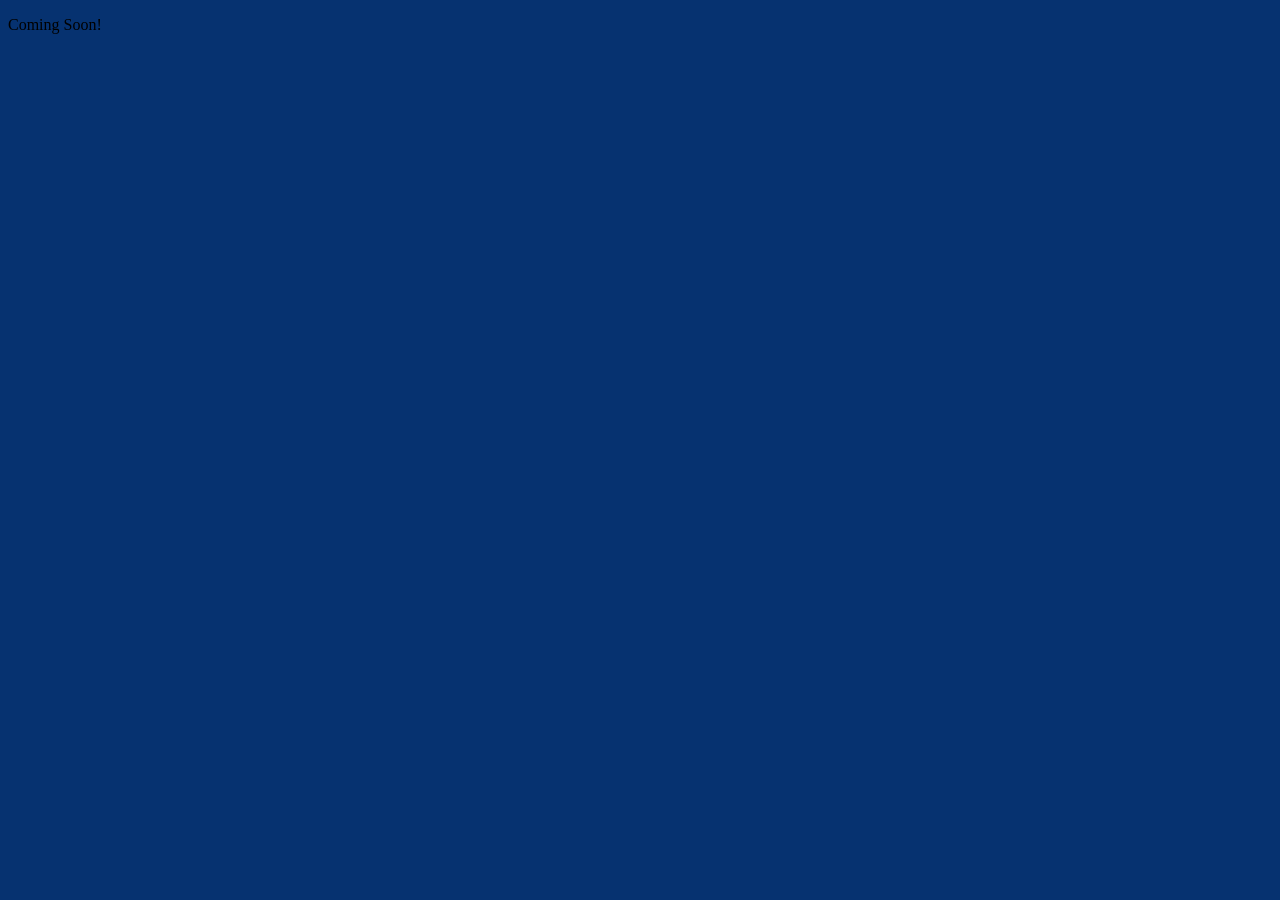
==== index.html @ c8b794b2 "initial commit" ====
<!DOCTYPE html>
<html lang="en">

<head>
    <meta charset="UTF-8">
    <meta name="viewport" content="width=device-width, initial-scale=1.0">
    <title>Document</title>
    <link rel="stylesheet" href="css/styles.css">
</head>

<body>
    <p>Coming Soon!</p>
</body>

</html>
---- css/styles.css ----
html {
  box-sizing: border-box;
}

*,
*:before,
*:after {
  box-sizing: inherit;
}

body {
  color: black;
  background-color: #063270;
}
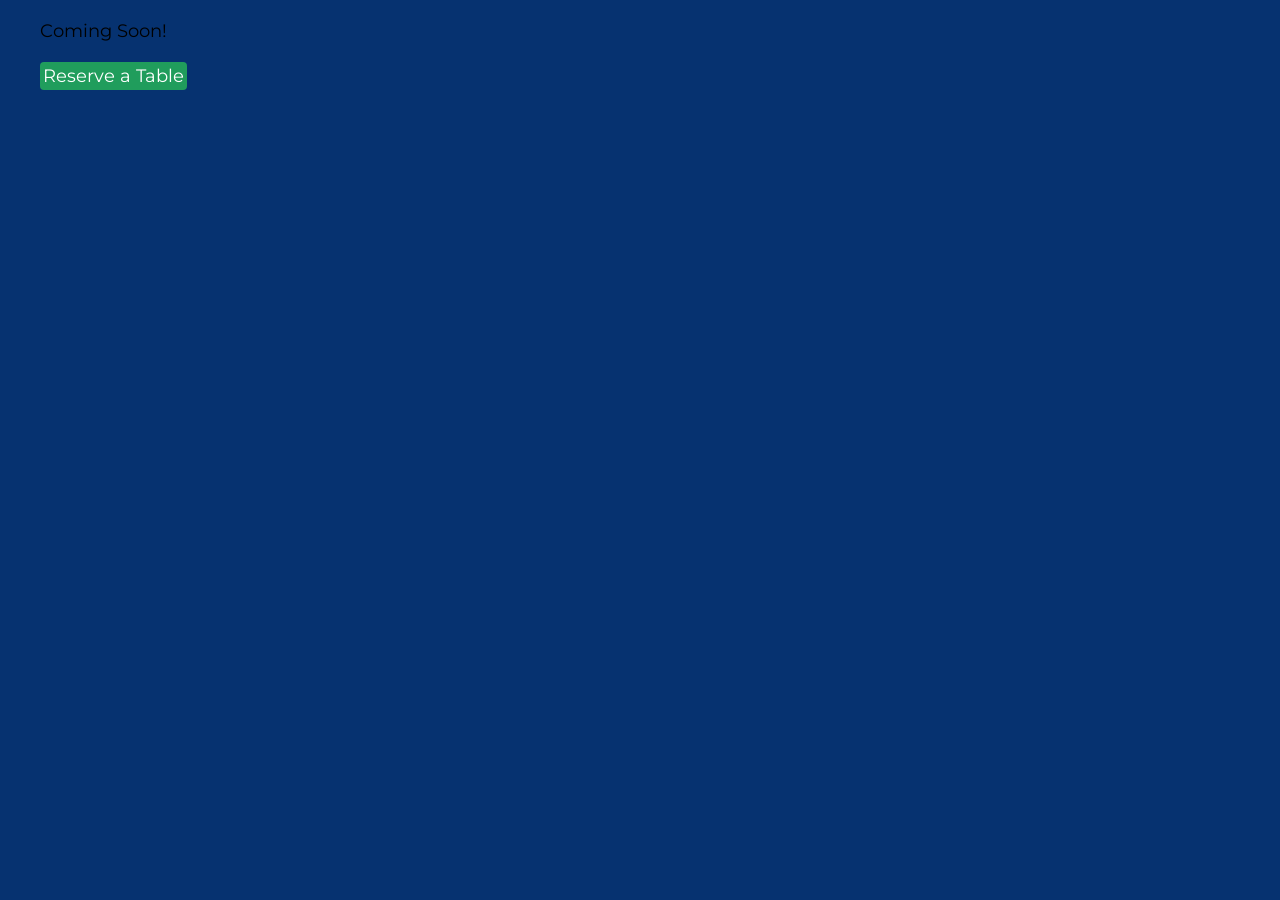
==== commit fd5a7928: "wrote css variables and foundation" ====
--- a/index.html
+++ b/index.html
@@ -9,7 +9,12 @@
 </head>
 
 <body>
-    <p>Coming Soon!</p>
+    <div class="container">
+        <p>Coming Soon!</p>
+        <a href="link" class="button">Reserve a Table</a>
+
+    </div>
 </body>
 
+
 </html>
--- a/css/styles.css
+++ b/css/styles.css
@@ -1,3 +1,18 @@
+@import url('https://fonts.googleapis.com/css2?family=Montserrat:ital,wght@0,100..900;1,100..900&display=swap');
+
+:root{
+    --black: #00000;
+    --catalina: #06327d;
+    --bluetiful: #2b70e4;
+    --vegan: #209d5c;
+    --sunglow: #ffd034;
+    --white: #ffffff;
+    --light-blue: #cadbf8;
+
+    --main-font: "Montserrat", sans-serif;
+}
+
+
 html {
   box-sizing: border-box;
 }
@@ -8,7 +23,60 @@
   box-sizing: inherit;
 }
 
+
+
 body {
   color: black;
   background-color: #063270;
+  font-family: var(--main-font);
+  font-size: 1.125rem;
+  line-height: 1.5;
+  margin: 0;
 }
+
+
+h1 {
+  font-size: 3rem;
+  font-weight: 300;
+  text-transform: uppercase;
+  margin: 0;
+  line-height: 1.1667;
+}
+
+h2 {
+  font-size: 2.5rem;
+  font-weight: 300;
+  line-height: 1.1667;
+  text-transform: uppercase;
+}
+
+
+h3 {
+  font-size: 1.75rem;
+  font-weight: 300;
+  line-height: 1.1667;
+}
+
+
+.button {
+  background-color: var(--vegan);
+  color: var(--white);
+  text-decoration: none;
+  border-radius: 0.25rem;
+padding: .2rem;
+}
+
+.mainbutton {
+  background-color: var(--catalina);
+  color: var(--white);
+  text-decoration: none;
+  border-radius: 0.25rem;
+padding: .2rem;
+}
+
+
+
+.container {
+max-width: 1200px;
+margin: 0 auto;
+}
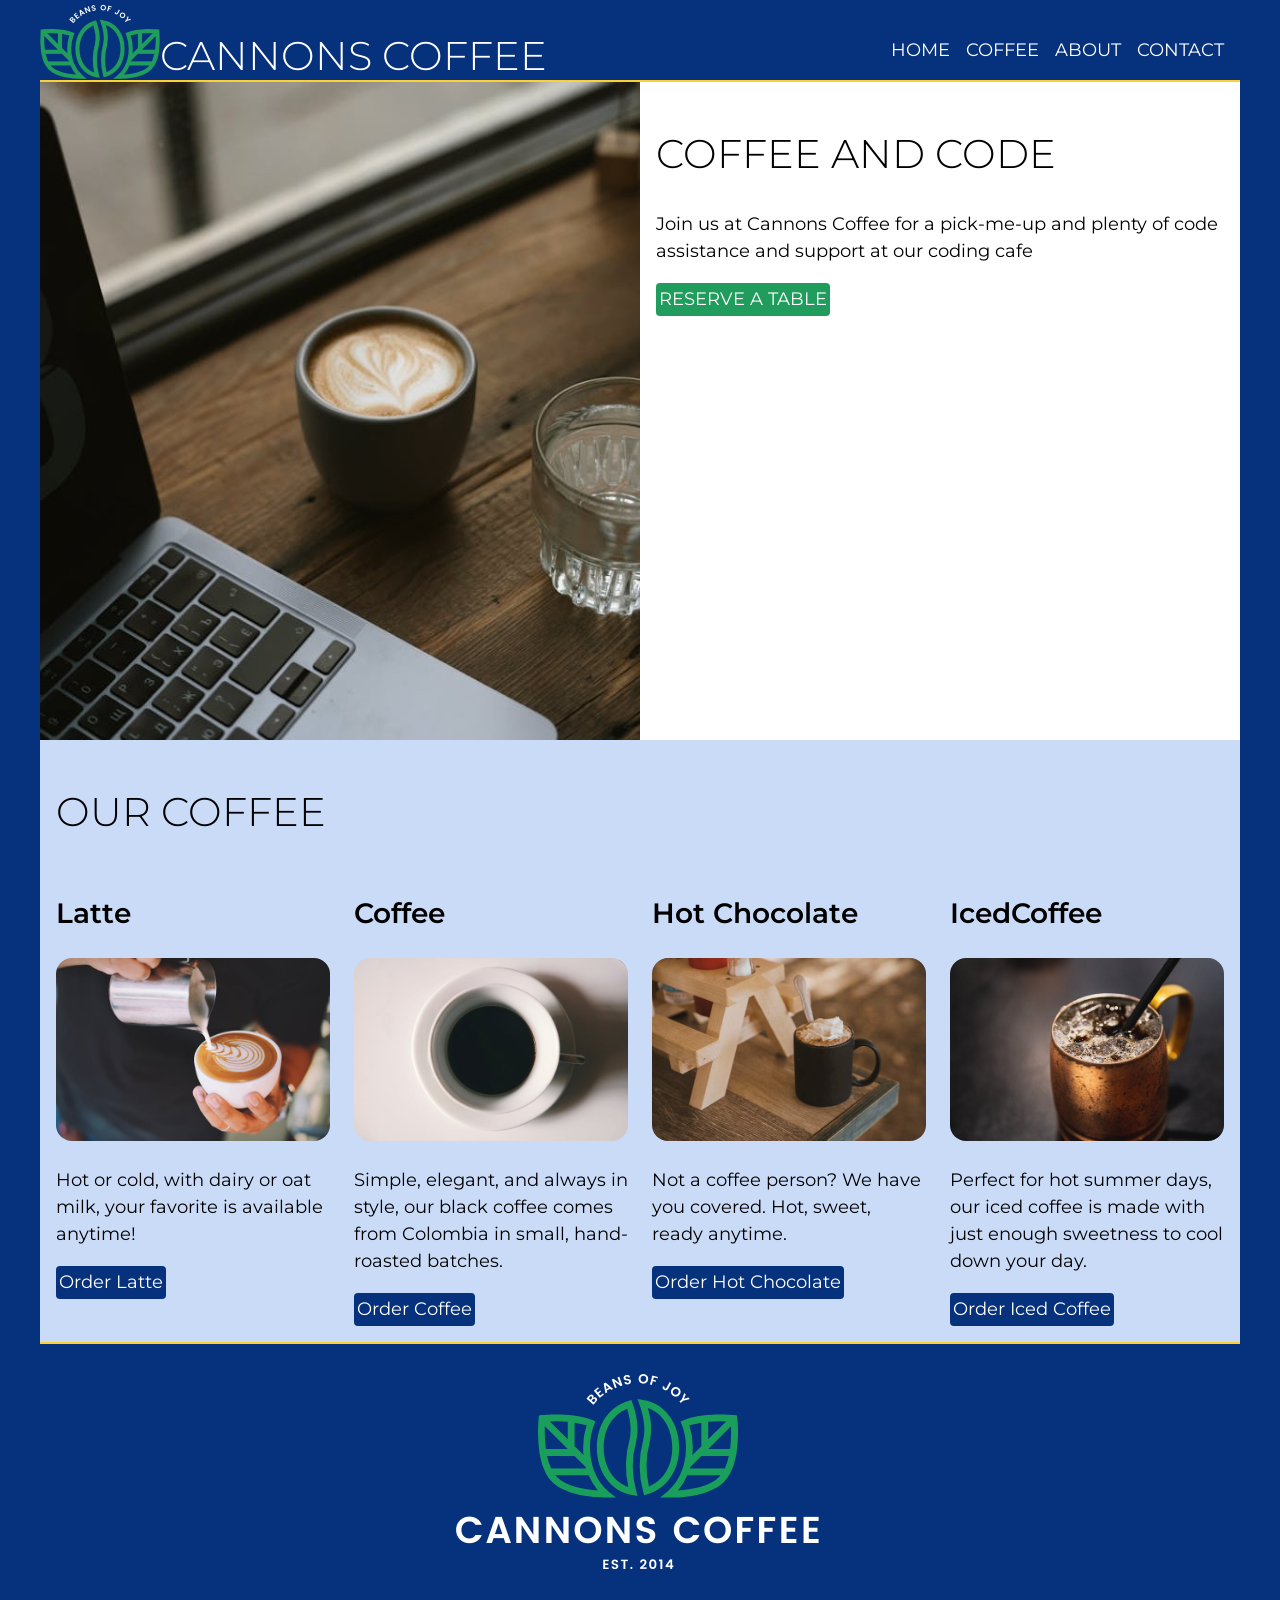
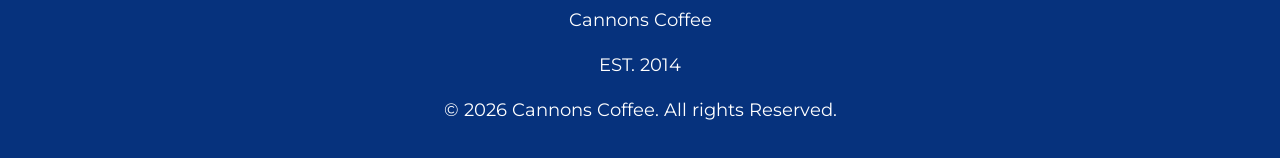
==== commit 4608824a: "html and css for homepage" ====
--- a/index.html
+++ b/index.html
@@ -10,8 +10,97 @@
 
 <body>
     <div class="container">
-        <p>Coming Soon!</p>
-        <a href="link" class="button">Reserve a Table</a>
+
+        <header>
+
+            <img src="images/logo-nav.png" alt="cannons coffee logo, Beans of Joy">
+            <h1>CANNONS COFFEE</h1>
+            <nav>
+                <ul>
+                    <li><a href="index.html">Home</a></li>
+                    <li><a href="latte.html">Coffee</a></li>
+                    <li><a href="https://layalicoffeehouse.com/" target="_blank">About</a></li>
+                    <li><a href="mailto:graceprojectsinc@gmail.com">Contact</a></li>
+                </ul>
+            </nav>
+
+
+        </header>
+
+        <main>
+
+            <section class="hero">
+                <img src="images/coffee-computer.jpg" alt="Laptop with a cup of coffee and a glass of water">
+                <div class="hero-content">
+                    <h2> Coffee and Code</h2>
+                    <p>Join us at Cannons Coffee for a pick-me-up and plenty of code assistance and support at our
+                        coding
+                        cafe</p>
+                    <a href="https://rimalcoffee.com/events" class="button">Reserve a Table</a>
+                </div>
+            </section>
+
+            <section class="our-coffee">
+                <h2>Our Coffee</h2>
+
+                <div class="cards">
+
+
+
+
+                    <div class="card">
+                        <h3>Latte</h3>
+                        <img src="images/latte.jpg" alt="Latte in a cup">
+
+                        <p>Hot or cold, with dairy or oat milk, your favorite is available anytime!</p>
+                        <a href="https://espressocoffeeguide.com/what-is-a-latte/" class="mainbutton">Order Latte</a>
+
+                    </div>
+
+
+                    <div class="card">
+                        <h3>Coffee</h3>
+                        <img src="images/coffee.jpg" alt="Coffee in a cup">
+                        <p>Simple, elegant, and always in style, our black coffee comes from Colombia in small,
+                            hand-roasted
+                            batches.</p>
+                        <a href="https://albunncoffee.com/" class="mainbutton">Order Coffee</a>
+                    </div>
+
+                    <div class="card">
+                        <h3>Hot Chocolate</h3>
+                        <img src="images/hotchoc.jpg" alt="Hot Chocolate in a cup with whipped cream">
+                        <p>Not a coffee person? We have you covered. Hot, sweet, ready anytime.</p>
+                        <a href="https://www.delish.com/cooking/recipe-ideas/a63071910/hot-chocolate-recipe/"
+                            class="mainbutton">Order Hot Chocolate</a>
+                    </div>
+
+                    <div class="card">
+                        <h3> IcedCoffee</h3>
+                        <img src="images/iced.jpg" alt="Iced coffee in a mug witha straw">
+                        <p>Perfect for hot summer days, our iced coffee is made with just enough sweetness to cool down
+                            your day.</p>
+                        <a href="https://www.folgerscoffee.com/coffee/instant/how-to-guides/make-iced-coffee"
+                            class="mainbutton">Order Iced Coffee</a>
+                    </div>
+
+                </div>
+
+            </section>
+
+
+        </main>
+
+        <footer>
+            <div>
+                <img src="images/logo-footer.png" alt="Cannons Coffee, Beans of Joy! Est. 2014">
+
+                <p class="footerlabel">Cannons Coffee</p>
+                <p>EST. 2014</p>
+                <p>&copy; 2026 Cannons Coffee. All rights Reserved.</p>
+            </div>
+        </footer>
+
 
     </div>
 </body>
--- a/css/styles.css
+++ b/css/styles.css
@@ -23,11 +23,9 @@
   box-sizing: inherit;
 }
 
-
-
 body {
   color: black;
-  background-color: #063270;
+  background-color: var(--catalina);
   font-family: var(--main-font);
   font-size: 1.125rem;
   line-height: 1.5;
@@ -64,6 +62,8 @@
   text-decoration: none;
   border-radius: 0.25rem;
 padding: .2rem;
+text-transform: uppercase;
+display: inline-block;
 }
 
 .mainbutton {
@@ -72,11 +72,132 @@
   text-decoration: none;
   border-radius: 0.25rem;
 padding: .2rem;
-}
-
+display: inline-block;
+}
 
 
 .container {
 max-width: 1200px;
 margin: 0 auto;
-}+}
+
+header { background-color: var(--catalina);
+  text-align: center;
+  border-bottom: 2px solid var(--sunglow);
+  /* display: flex; */
+  color: var(--white);
+  /* text-transform: uppercase; */
+  
+}
+
+
+nav ul {
+list-style-type: none;
+flex-flow: row wrap;
+display: flex;
+justify-content: center;
+padding: 1rem;
+margin: .5rem;
+gap: 1rem;
+}
+
+nav a {
+  color: var(--white);
+  text-decoration: none;
+  text-transform: uppercase;
+}
+
+main{
+  background-color: var(--light-blue);
+}
+
+img {
+  max-width:100%;
+}
+
+.hero-content{
+  padding: 1rem;
+  background-color: var(--white);
+}
+
+
+.our-coffee{
+  padding: 1rem;
+  background-color: var(--light-blue);
+}
+
+.card img{
+   border-radius: 1rem;
+}
+
+.card h3{
+  font-weight: 600;
+}
+
+footer{
+  text-align: center;
+  background-color: var(--catalina);
+  color: var(--white);
+  padding: 1rem;
+  border-top: 2px solid var(--sunglow);
+}
+
+
+@media (min-width: 650px) {
+  .hero{
+    display: flex;
+  }
+  
+  .hero img,
+  .hero-content{
+    width: 50%;
+  }
+
+  .hero img{
+    object-fit: cover;
+  }
+
+  .cards{
+    display: flex;
+    flex-wrap: wrap;
+    gap: 1.5rem;
+  }
+
+  .card{
+    flex: 1 1 40%;
+    width: 48%;
+  }
+}
+
+@media (min-width: 1000px){
+
+    main {
+    width: 100%;
+    max-width: none;
+    margin: 0;
+  }
+  body{
+    background-color: var(--catalina);
+  }
+.card{
+  flex: 1 1 20%;
+}
+
+header{
+  display: flex;
+  align-items: flex-end;
+}
+
+header nav{
+  margin-left: auto;
+}
+
+header h1 {
+    font-size: 2.5rem;
+  }
+
+  header nav ul {
+  margin: 0;
+  padding: 1;
+}
+}
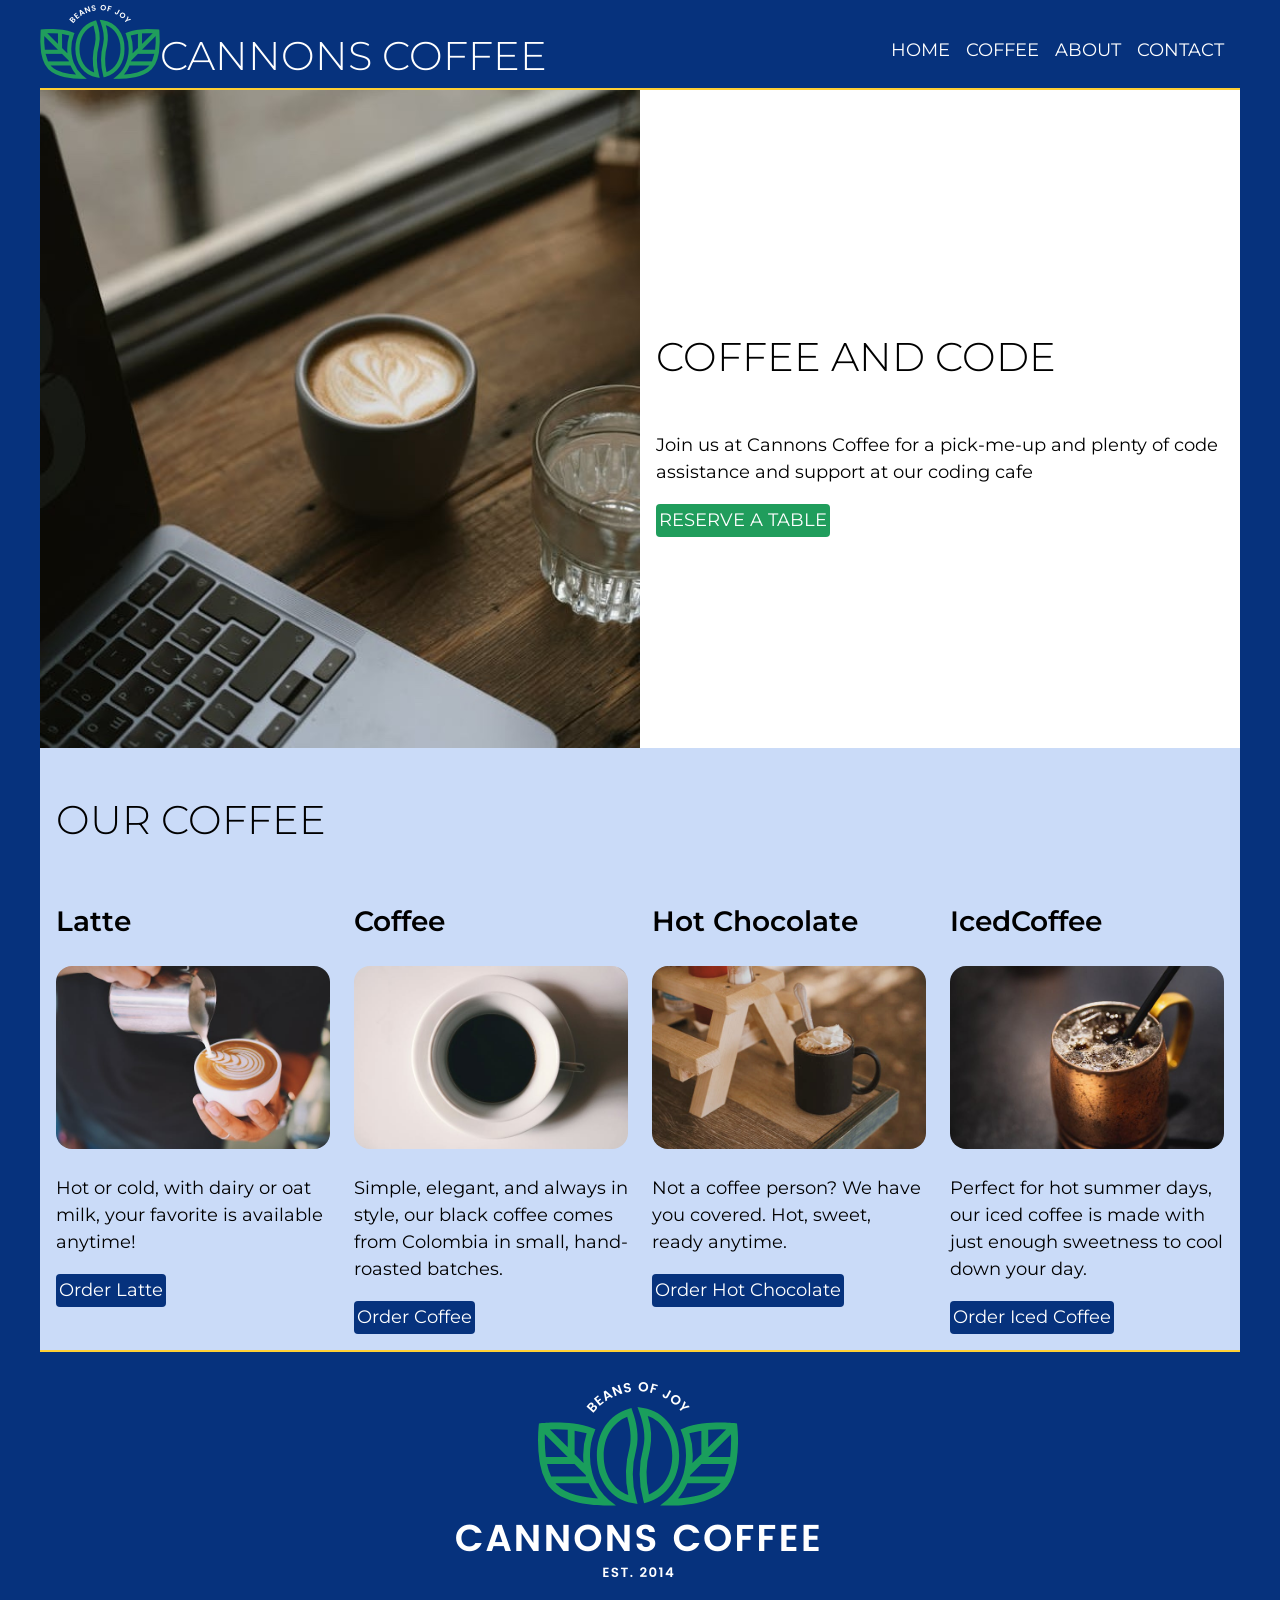
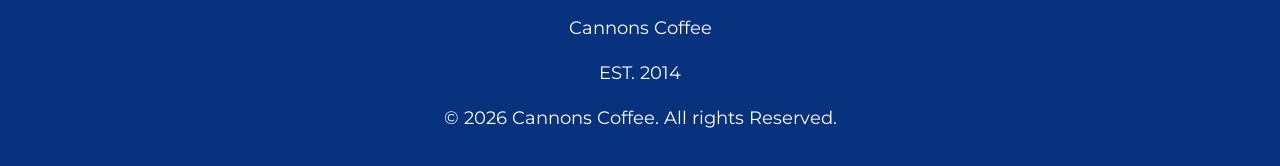
==== commit 4a8b48b5: "created the second page" ====
--- a/index.html
+++ b/index.html
@@ -14,6 +14,7 @@
         <header>
 
             <img src="images/logo-nav.png" alt="cannons coffee logo, Beans of Joy">
+
             <h1>CANNONS COFFEE</h1>
             <nav>
                 <ul>
--- a/css/styles.css
+++ b/css/styles.css
@@ -84,9 +84,8 @@
 header { background-color: var(--catalina);
   text-align: center;
   border-bottom: 2px solid var(--sunglow);
-  /* display: flex; */
-  color: var(--white);
-  /* text-transform: uppercase; */
+  color: var(--white);
+ padding: o.5rem;
   
 }
 
@@ -118,6 +117,11 @@
 .hero-content{
   padding: 1rem;
   background-color: var(--white);
+  display: flex;
+  flex-direction: column;
+    justify-content: center;
+    align-items: flex-start;
+
 }
 
 
@@ -186,6 +190,7 @@
 header{
   display: flex;
   align-items: flex-end;
+  padding-bottom: 0.5rem;
 }
 
 header nav{
